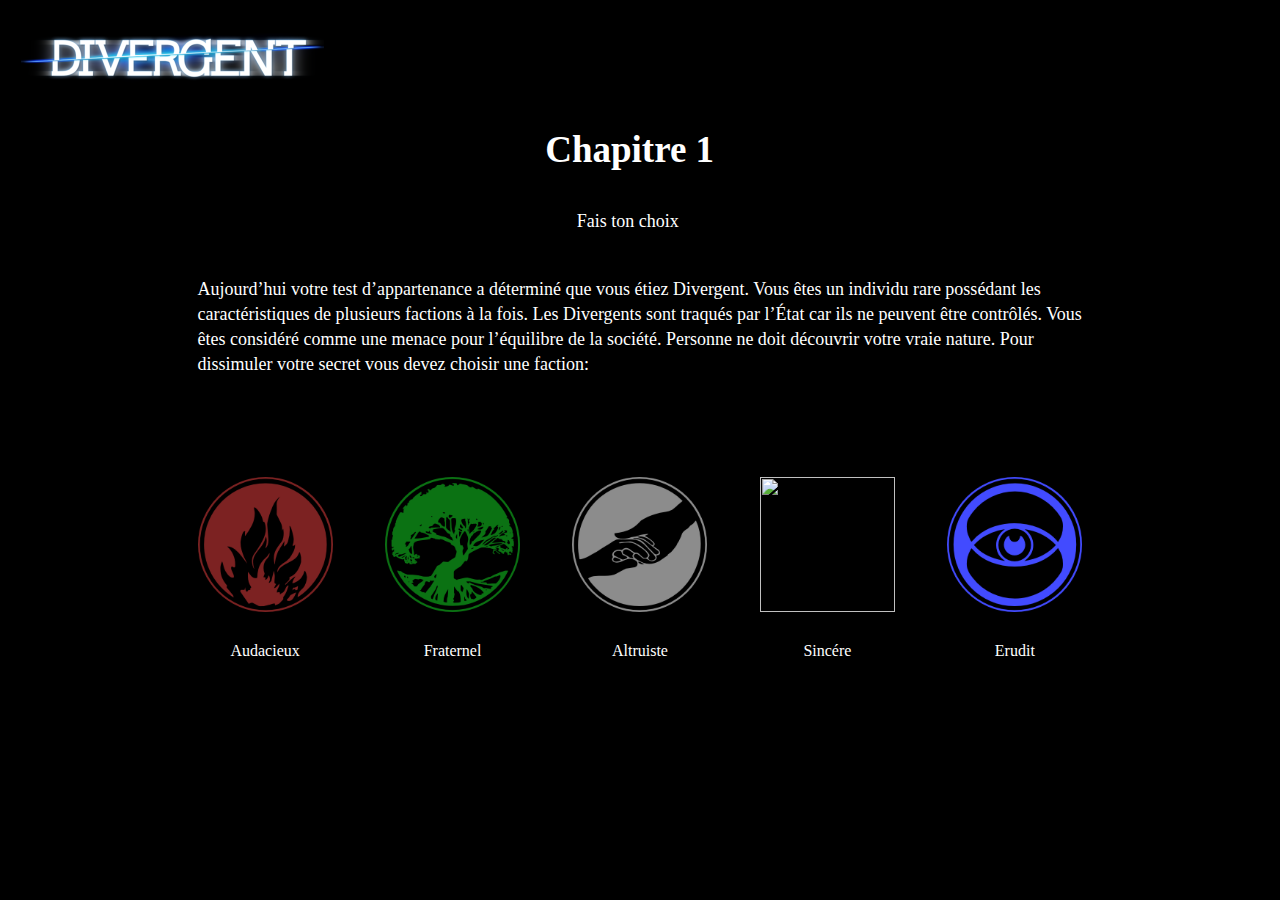
==== index1.html @ 23431b31 "FirstCommit" ====
<!DOCTYPE>
<html>

<head>
  <meta charset="UTF-8">
  <meta name="viewport" content="width=device-width, initial-scale=1.0">
  <meta http-equiv="X-UA-Compatible" content="ie=edge">
  <link rel="stylesheet" href="css/style1.css">
  <title>Document</title>
</head>

<body class="body">
  <section class="container">
    <div id="article">
      <a href="index.html">
      <img class="divergenteLogo" src="img/logo.png" alt="logo">
      </a>
      <h1 class="title">Chapitre 1</h1>
      <h5 class="choose">Fais ton choix</h3>
    <p class="article-content">
      Aujourd’hui votre test d’appartenance a déterminé que vous étiez Divergent.
      Vous êtes un individu rare possédant les caractéristiques de plusieurs factions
      à la fois. Les Divergents sont traqués par l’État car ils ne peuvent être contrôlés.
      Vous êtes considéré comme une menace pour l’équilibre de la société. Personne ne doit
      découvrir votre vraie nature. Pour dissimuler votre secret vous devez choisir une faction:
    </p>
    <div class="links">
      <div class="articleContainer">
        <img class="pictures" src="img/audacieux.png" alt="">
        <a class="btns-factions" href="#">Audacieux</a>
      </div>
      <div class="articleContainer">
        <img class="pictures" src="img/fraternels.png" alt="">
        <a class="btns-factions" href="#">Fraternel</a>
      </div>
      <div class="articleContainer">
        <img class="pictures" src="img/altruistes.png" alt="">
        <a class="btns-factions" href="#">Altruiste</a>
      </div>
      <div class="articleContainer">
        <img class="pictures" src="img/sincéres.png" alt="">
        <a class="btns-factions" href="#">Sincére</a>
      </div>
      <div class="articleContainer">
        <img class="pictures" src="img/érudits.png" alt="">
        <a class="btns-factions" href="#">Erudit</a>
      </div>

    </div>

    </div>
    
  </section>
  <script src="app.js"></script>

</body>
</html>
---- css/style1.css ----
.body{
  background-color: #000;
}
.divergenteLogo{
  height: 50px;
  margin-top: 2%;
  margin-left: 1%;
}
.title{
  color: #fff;
  width: 15%;
  margin: 0 auto;
  font-size: 37px;
  margin-top: 45px;
  margin-bottom: 40px;
}
.choose{
  color: #fff;
  width: 10%;
  margin: 0 auto;
  font-size: 18px;
  font-weight: lighter;
  margin-bottom: 45px;
}
.article-content{
  color: #fff;
  font-size: 18px;
  line-height: 25px;
  width: 70%;
  margin: 0 auto;
  margin-bottom: 100px;
}
.btns-factions{
  color: #fff;
  display: flex;
  justify-content: center;
  margin-top: 30px;
  text-decoration: none;
}
.links{
  width: 70%;
  margin: 0 auto;
  display: flex;
  justify-content: space-between;
}
.pictures{
  width: 135px;
  height: 135px;
  margin: 0 auto;
}
.articleResponse{
  display: flex;
  margin: 0 auto;
  justify-content: space-between;
  width: 68%;
}
.response{
  color: #fff;
  text-decoration: none;
  padding: 15px 15px;
  border-radius: 40px;
  background-image: linear-gradient(to right bottom, #3f8fd7, #329ada, #2ca5db, #32afda, #40b8d9);
  width: 40%;
}
.tryAgain{
  display: flex;
  margin: 0 auto;
  justify-content: center;
}
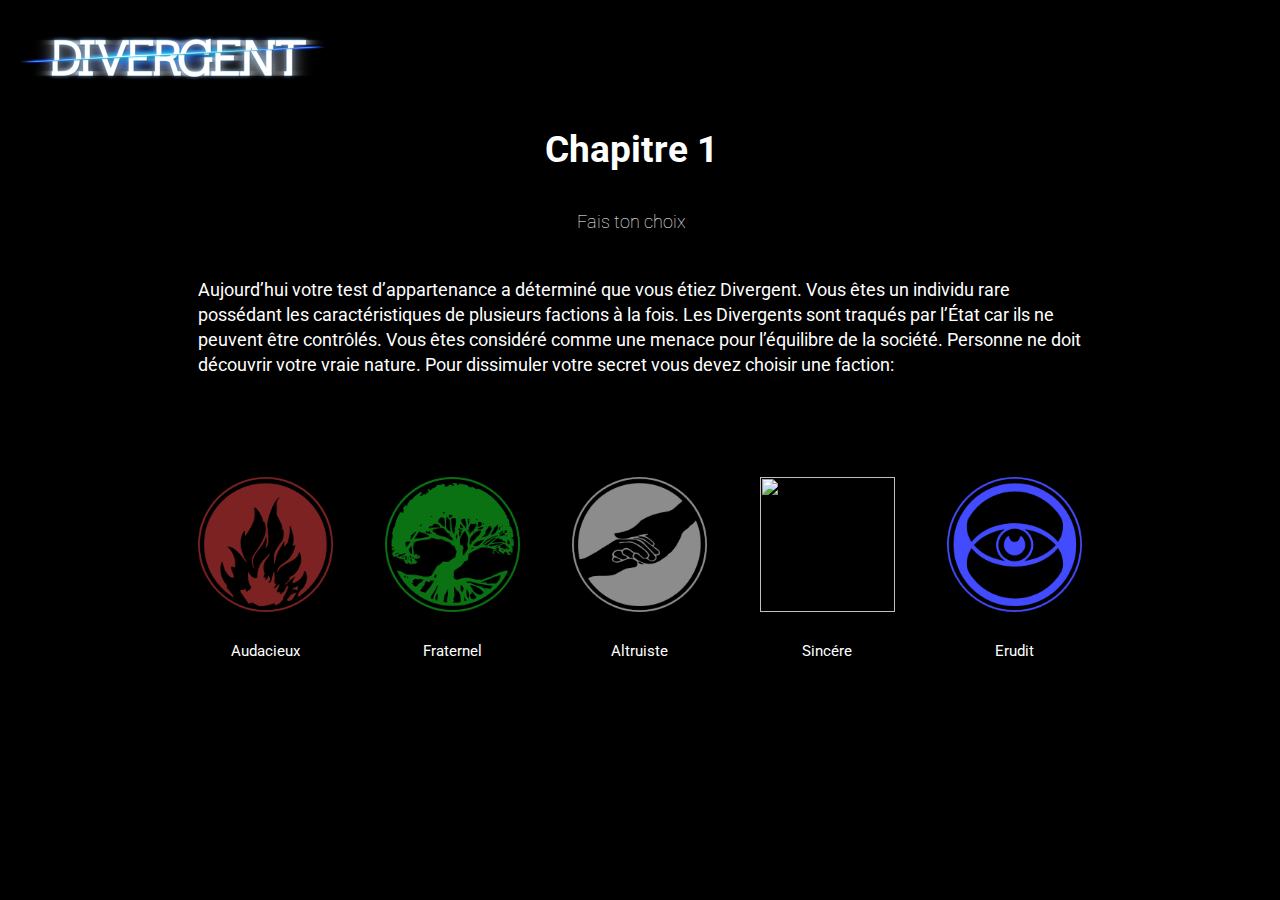
==== commit 4f2a77f8: "SecondCommit" ====
--- a/index1.html
+++ b/index1.html
@@ -6,6 +6,7 @@
   <meta name="viewport" content="width=device-width, initial-scale=1.0">
   <meta http-equiv="X-UA-Compatible" content="ie=edge">
   <link rel="stylesheet" href="css/style1.css">
+  <link href="https://fonts.googleapis.com/css?family=Roboto" rel="stylesheet">
   <title>Document</title>
 </head>
 
@@ -49,8 +50,12 @@
     </div>
 
     </div>
-    
+
   </section>
+  <audio autoplay loop class="audio">
+  <source src="music/music2.mp3" type="audio/mp3">
+    La musique ne fonctionne pas.
+  </audio>
   <script src="app.js"></script>
 
 </body>
--- a/css/style1.css
+++ b/css/style1.css
@@ -1,5 +1,13 @@
+@font-face {
+ font-family: "Roboto", sans-serif;
+ src: url("font/Roboto-Regular.ttf") format("ttf"),
+}
+
 .body{
-  background-color: #000;
+    background-color: #000;
+    font-family: 'Roboto', sans-serif;
+    font-size: 15;
+
 }
 .divergenteLogo{
   height: 50px;
